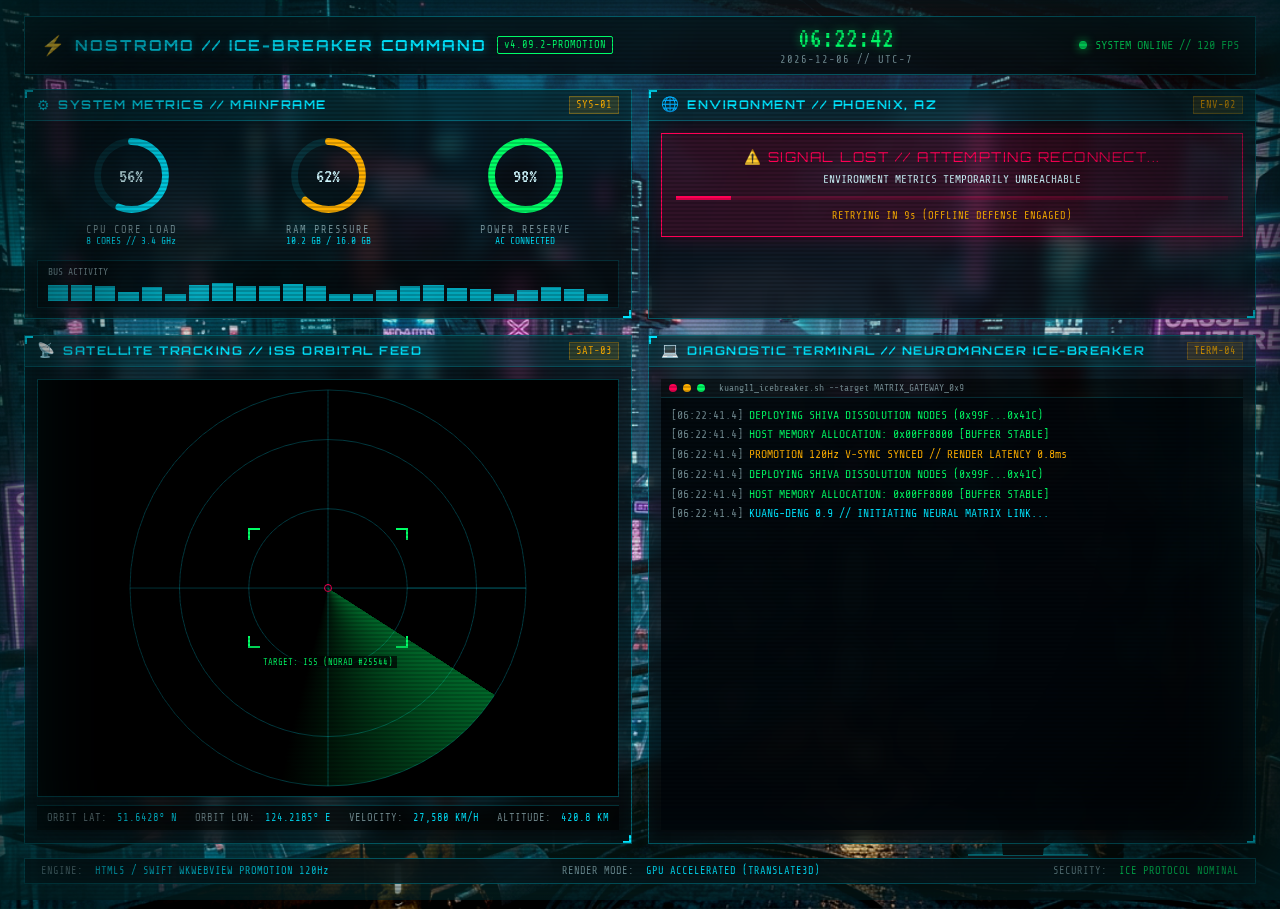
==== CyberpunkSaver/WebContent/bundle.html @ eef02ec7 "fix: bundle WebContent into self-contained in-memory HTML payload to bypass legacyScreenSaver sandbo" ====
<!DOCTYPE html>
<html lang="en" style="background-color: #040609 !important; color: #00ff66;">
<head>
  <meta charset="UTF-8">
  <meta name="viewport" content="width=device-width, initial-scale=1.0">
  <title>CYBERPUNK // NOSTROMO TELEMETRY TERMINAL</title>
  <link rel="preconnect" href="https://fonts.googleapis.com">
  <link rel="preconnect" href="https://fonts.gstatic.com" crossorigin>
  <link href="https://fonts.googleapis.com/css2?family=Share+Tech+Mono&family=VT323&family=Orbitron:wght@500;700;900&display=swap" rel="stylesheet">
  <style>
/* ==========================================================================
   CYBERPUNK // NOSTROMO HUD DESIGN SYSTEM & STYLESHEET
   Cassette-Futurist Wireframe Aesthetic for ProMotion 120 FPS Screensaver
   ========================================================================== */

:root {
  --bg-dark: #040609;
  --panel-bg: rgba(6, 12, 16, 0.72);
  --panel-border: rgba(0, 229, 255, 0.4);
  --panel-border-bright: #00e5ff;
  
  --neon-green: #00ff66;
  --neon-cyan: #00e5ff;
  --neon-amber: #ffb000;
  --neon-pink: #ff0055;
  --neon-blue: #0077ff;
  
  --text-main: #d0f8ff;
  --text-dim: rgba(208, 248, 255, 0.55);
  
  --font-mono: 'Share Tech Mono', 'Courier New', monospace;
  --font-display: 'Orbitron', sans-serif;
  --font-crt: 'VT323', monospace;
}

*, *::before, *::after {
  box-sizing: border-box;
  margin: 0;
  padding: 0;
}

html, body {
  width: 100%;
  height: 100%;
  overflow: hidden;
  background-color: var(--bg-dark);
  color: var(--text-main);
  font-family: var(--font-mono);
  user-select: none;
  -webkit-font-smoothing: antialiased;
}

/* ==========================================================================
   CRT SCREEN EFFECTS (Scanlines, CRT Flicker, Vignette)
   ========================================================================== */

.crt-overlay {
  position: absolute;
  top: 0; left: 0; width: 100%; height: 100%;
  pointer-events: none;
  z-index: 100;
  background: radial-gradient(circle at center, transparent 60%, rgba(0, 0, 0, 0.6) 100%);
}

.scanlines {
  position: absolute;
  top: 0; left: 0; width: 100%; height: 100%;
  pointer-events: none;
  z-index: 101;
  background: linear-gradient(
    rgba(18, 16, 16, 0) 50%, 
    rgba(0, 0, 0, 0.25) 50%
  );
  background-size: 100% 4px;
  opacity: 0.7;
}

.vignette {
  position: absolute;
  top: 0; left: 0; width: 100%; height: 100%;
  pointer-events: none;
  z-index: 102;
  box-shadow: inset 0 0 100px rgba(0, 229, 255, 0.15), inset 0 0 40px rgba(0, 0, 0, 0.9);
}

/* ==========================================================================
   LAYER 1: BACKGROUND CITY PANORAMA & BLACK CAT
   ========================================================================== */

.layer-bg {
  position: absolute;
  top: 0; left: 0; width: 100%; height: 100%;
  z-index: 1;
  transform: translate3d(0, 0, 0);
  will-change: transform;
}

.bg-image-wrapper {
  position: relative;
  width: 100%;
  height: 100%;
}

#bg-img {
  width: 100%;
  height: 100%;
  object-fit: cover;
  filter: contrast(1.1) brightness(0.85) saturate(1.2);
  transform: scale(1.02);
}

.bg-glow {
  position: absolute;
  top: 0; left: 0; width: 100%; height: 100%;
  background: radial-gradient(circle at 70% 30%, rgba(255, 0, 85, 0.15), transparent 50%),
              radial-gradient(circle at 20% 70%, rgba(0, 229, 255, 0.12), transparent 50%);
  mix-blend-mode: screen;
  pointer-events: none;
}

/* Black Cat on Balcony Animation */
.cat-wrapper {
  position: absolute;
  bottom: 30px;
  right: 15%;
  width: 120px;
  height: 140px;
  z-index: 3;
  filter: drop-shadow(0 0 8px rgba(0, 229, 255, 0.4));
  transform: translate3d(0, 0, 0);
}

.cat-svg {
  width: 100%;
  height: 100%;
}

/* Cat Ear Twitch Animations */
.ear-left {
  transform-origin: 47px 35px;
  animation: earTwitchLeft 8s infinite ease-in-out;
}

.ear-right {
  transform-origin: 63px 35px;
  animation: earTwitchRight 9s infinite ease-in-out;
}

@keyframes earTwitchLeft {
  0%, 90%, 100% { transform: rotate(0deg); }
  92% { transform: rotate(-8deg); }
  94% { transform: rotate(2deg); }
  96% { transform: rotate(-4deg); }
}

@keyframes earTwitchRight {
  0%, 88%, 100% { transform: rotate(0deg); }
  90% { transform: rotate(6deg); }
  92% { transform: rotate(-2deg); }
  95% { transform: rotate(8deg); }
}

/* Cat Tail Sway Animation */
.cat-tail {
  transform-origin: 70px 118px;
  animation: tailSway 5s infinite ease-in-out;
}

@keyframes tailSway {
  0%, 100% {
    d: path("M 70,118 Q 95,110 90,80 Q 86,60 96,45");
  }
  50% {
    d: path("M 70,118 Q 102,112 95,75 Q 90,55 104,40");
  }
}

/* ==========================================================================
   LAYER 2: MATRIX PHOSPHOR RAIN (HTML5 CANVAS)
   ========================================================================== */

.layer-matrix {
  position: absolute;
  top: 0; left: 0; width: 100%; height: 100%;
  z-index: 2;
  pointer-events: none;
  opacity: 0.25; /* 25% Opacity so background city remains crisp */
  mix-blend-mode: screen;
  transform: translate3d(0, 0, 0);
  will-change: transform;
}

/* ==========================================================================
   LAYER 3: SCI-FI HUD TELEMETRY OVERLAY
   ========================================================================== */

.layer-hud {
  position: absolute;
  top: 0; left: 0; width: 100%; height: 100%;
  z-index: 10;
  display: flex;
  flex-direction: column;
  justify-content: space-between;
  padding: 16px 24px;
  pointer-events: none;
  transform: translate3d(0, 0, 0);
}

.hud-panel {
  pointer-events: auto;
  background: var(--panel-bg);
  backdrop-filter: blur(8px);
  -webkit-backdrop-filter: blur(8px);
  border: 1px solid var(--panel-border);
  box-shadow: 0 0 15px rgba(0, 229, 255, 0.08), inset 0 0 15px rgba(0, 229, 255, 0.05);
  position: relative;
  overflow: hidden;
}

/* Nostromo Corner Wireframe Accents */
.hud-panel::before {
  content: '';
  position: absolute;
  top: 0; left: 0;
  width: 8px; height: 8px;
  border-top: 2px solid var(--neon-cyan);
  border-left: 2px solid var(--neon-cyan);
}

.hud-panel::after {
  content: '';
  position: absolute;
  bottom: 0; right: 0;
  width: 8px; height: 8px;
  border-bottom: 2px solid var(--neon-cyan);
  border-right: 2px solid var(--neon-cyan);
}

.panel-header {
  background: rgba(0, 229, 255, 0.1);
  border-bottom: 1px solid rgba(0, 229, 255, 0.25);
  padding: 6px 12px;
  display: flex;
  align-items: center;
  gap: 8px;
}

.panel-icon {
  color: var(--neon-cyan);
  font-size: 0.9rem;
}

.panel-header h2 {
  font-family: var(--font-display);
  font-size: 0.75rem;
  letter-spacing: 1.5px;
  color: var(--neon-cyan);
  flex-grow: 1;
}

.panel-id {
  font-size: 0.65rem;
  color: var(--neon-amber);
  background: rgba(255, 176, 0, 0.15);
  padding: 2px 6px;
  border: 1px solid rgba(255, 176, 0, 0.3);
}

.panel-body {
  padding: 12px;
}

/* Header Bar */
.hud-header {
  display: flex;
  justify-content: space-between;
  align-items: center;
  background: rgba(6, 12, 16, 0.85);
  border: 1px solid var(--panel-border);
  padding: 8px 16px;
  backdrop-filter: blur(10px);
}

.hud-brand {
  display: flex;
  align-items: center;
  gap: 10px;
}

.brand-icon {
  color: var(--neon-amber);
  font-size: 1.2rem;
  animation: pulseAmber 2s infinite alternate;
}

.brand-title {
  font-family: var(--font-display);
  font-size: 0.95rem;
  font-weight: 700;
  letter-spacing: 2px;
  color: var(--neon-cyan);
  text-shadow: 0 0 8px rgba(0, 229, 255, 0.5);
}

.brand-tag {
  font-size: 0.65rem;
  color: var(--neon-green);
  border: 1px solid var(--neon-green);
  padding: 2px 6px;
  border-radius: 2px;
}

.hud-clock-widget {
  text-align: center;
}

.clock-display {
  font-family: var(--font-crt);
  font-size: 1.8rem;
  color: var(--neon-green);
  text-shadow: 0 0 10px rgba(0, 255, 102, 0.6);
  line-height: 1;
}

.date-display {
  font-size: 0.65rem;
  color: var(--text-dim);
  letter-spacing: 1px;
}

.hud-status-badge {
  display: flex;
  align-items: center;
  gap: 8px;
  font-size: 0.75rem;
  color: var(--neon-green);
}

.live-pulse {
  width: 8px;
  height: 8px;
  background-color: var(--neon-green);
  border-radius: 50%;
  box-shadow: 0 0 10px var(--neon-green);
  animation: blinkGreen 1s infinite alternate;
}

/* HUD Grid Layout */
.hud-grid {
  display: grid;
  grid-template-columns: 1fr 1fr;
  grid-template-rows: 230px 1fr;
  gap: 16px;
  margin: 14px 0;
  flex-grow: 1;
}

/* Gauges Container */
.gauges-container {
  display: flex;
  justify-content: space-around;
  align-items: center;
  gap: 12px;
}

.gauge-card {
  display: flex;
  flex-direction: column;
  align-items: center;
}

.gauge-svg-wrap {
  position: relative;
  width: 85px;
  height: 85px;
}

.gauge-svg {
  width: 100%;
  height: 100%;
  transform: rotate(-90deg);
}

.gauge-bg {
  fill: none;
  stroke: rgba(0, 229, 255, 0.12);
  stroke-width: 8;
}

.gauge-fill {
  fill: none;
  stroke-width: 8;
  stroke-dasharray: 251.2;
  stroke-dashoffset: 120;
  stroke-linecap: round;
  transition: stroke-dashoffset 0.5s ease-out;
}

.gauge-cpu { stroke: var(--neon-cyan); }
.gauge-ram { stroke: var(--neon-amber); }
.gauge-bat { stroke: var(--neon-green); }

.gauge-val {
  position: absolute;
  top: 50%; left: 50%;
  transform: translate(-50%, -50%);
  font-family: var(--font-crt);
  font-size: 1.3rem;
  color: var(--text-main);
}

.gauge-label {
  font-size: 0.65rem;
  color: var(--text-dim);
  margin-top: 6px;
  letter-spacing: 1px;
}

.gauge-sub {
  font-size: 0.6rem;
  color: var(--neon-cyan);
}

/* Sparkline Bar */
.sparkline-bar {
  margin-top: 14px;
  background: rgba(0, 0, 0, 0.4);
  padding: 6px 10px;
  border: 1px solid rgba(0, 229, 255, 0.15);
}

.sparkline-title {
  font-size: 0.6rem;
  color: var(--text-dim);
  display: block;
  margin-bottom: 4px;
}

.sparkline-bars {
  display: flex;
  align-items: flex-end;
  height: 20px;
  gap: 3px;
}

.sparkline-col {
  flex-grow: 1;
  background: var(--neon-cyan);
  opacity: 0.7;
  transition: height 0.3s ease;
}

/* Environment Panel */
.env-primary {
  display: flex;
  align-items: center;
  gap: 16px;
  margin-bottom: 14px;
}

.temp-big {
  font-family: var(--font-crt);
  font-size: 3.2rem;
  color: var(--neon-amber);
  text-shadow: 0 0 12px rgba(255, 176, 0, 0.5);
  line-height: 1;
}

.env-condition {
  font-size: 0.9rem;
  color: var(--text-main);
  letter-spacing: 1px;
}

.env-location {
  font-size: 0.65rem;
  color: var(--text-dim);
  margin-top: 4px;
}

.env-grid {
  display: grid;
  grid-template-columns: 1fr 1fr;
  gap: 10px;
  background: rgba(0, 0, 0, 0.3);
  padding: 10px;
  border: 1px solid rgba(0, 229, 255, 0.15);
}

.env-stat {
  display: flex;
  flex-direction: column;
}

.stat-lbl {
  font-size: 0.6rem;
  color: var(--text-dim);
}

.stat-val {
  font-size: 0.85rem;
  color: var(--neon-green);
  font-weight: bold;
}

.aqi-good { color: var(--neon-green); }
.aqi-moderate { color: var(--neon-amber); }
.aqi-unhealthy { color: var(--neon-pink); }

/* Fallback Alert Styling */
.fallback-box {
  background: rgba(255, 0, 85, 0.15);
  border: 1px solid var(--neon-pink);
  padding: 14px;
  text-align: center;
  box-shadow: 0 0 20px rgba(255, 0, 85, 0.2);
}

.fallback-box.hidden { display: none; }

.fallback-header {
  font-family: var(--font-display);
  font-size: 0.85rem;
  color: var(--neon-pink);
  letter-spacing: 1.5px;
  animation: blinkRed 1s infinite alternate;
}

.fallback-msg {
  font-size: 0.7rem;
  color: var(--text-main);
  margin: 8px 0;
}

.fallback-loader {
  width: 100%;
  height: 4px;
  background: rgba(255, 0, 85, 0.2);
  margin: 10px 0;
  overflow: hidden;
}

.loader-bar {
  width: 0%;
  height: 100%;
  background: var(--neon-pink);
  transition: width 1s linear;
}

.fallback-sub {
  font-size: 0.65rem;
  color: var(--neon-amber);
}

/* Satellite Tracking Panel */
.sat-body {
  display: flex;
  flex-direction: column;
  height: calc(100% - 32px);
}

.sat-viewport {
  position: relative;
  flex-grow: 1;
  background: #000;
  border: 1px solid rgba(0, 229, 255, 0.3);
  overflow: hidden;
}

.sat-iframe {
  width: 100%;
  height: 100%;
  border: none;
  filter: contrast(1.2) hue-rotate(180deg) saturate(1.5);
  opacity: 0.8;
  pointer-events: none;
}

.radar-canvas {
  position: absolute;
  top: 0; left: 0; width: 100%; height: 100%;
  pointer-events: none;
  z-index: 2;
}

.targeting-reticle {
  position: absolute;
  top: 50%; left: 50%;
  transform: translate(-50%, -50%);
  width: 160px; height: 120px;
  pointer-events: none;
  z-index: 3;
}

.reticle-corner {
  position: absolute;
  width: 12px; height: 12px;
  border-color: var(--neon-green);
  border-style: solid;
}
.reticle-corner.tl { top: 0; left: 0; border-width: 2px 0 0 2px; }
.reticle-corner.tr { top: 0; right: 0; border-width: 2px 2px 0 0; }
.reticle-corner.bl { bottom: 0; left: 0; border-width: 0 0 2px 2px; }
.reticle-corner.br { bottom: 0; right: 0; border-width: 0 2px 2px 0; }

.reticle-crosshair {
  position: absolute;
  top: 50%; left: 50%;
  transform: translate(-50%, -50%);
  width: 8px; height: 8px;
  border: 1px solid var(--neon-pink);
  border-radius: 50%;
}

.reticle-tag {
  position: absolute;
  bottom: -20px;
  left: 50%;
  transform: translateX(-50%);
  font-size: 0.55rem;
  color: var(--neon-green);
  background: rgba(0, 0, 0, 0.7);
  padding: 1px 4px;
  white-space: nowrap;
}

.sat-telemetry-bar {
  display: flex;
  justify-content: space-between;
  background: rgba(0, 0, 0, 0.6);
  padding: 6px 10px;
  border-top: 1px solid rgba(0, 229, 255, 0.2);
  margin-top: 8px;
}

.sat-readout {
  font-size: 0.65rem;
}
.sat-lbl { color: var(--text-dim); margin-right: 4px; }
.sat-val { color: var(--neon-cyan); }

/* Diagnostic ICE Terminal Panel */
.terminal-body {
  height: calc(100% - 32px);
  display: flex;
  flex-direction: column;
}

.terminal-toolbar {
  display: flex;
  align-items: center;
  gap: 6px;
  background: rgba(0, 0, 0, 0.5);
  padding: 4px 8px;
  border-bottom: 1px solid rgba(0, 229, 255, 0.15);
}

.term-btn {
  width: 8px; height: 8px;
  border-radius: 50%;
}
.term-red { background: var(--neon-pink); }
.term-yellow { background: var(--neon-amber); }
.term-green { background: var(--neon-green); }

.term-title {
  font-size: 0.6rem;
  color: var(--text-dim);
  margin-left: 8px;
}

.terminal-logs {
  flex-grow: 1;
  background: rgba(2, 6, 10, 0.9);
  padding: 10px;
  font-family: var(--font-mono);
  font-size: 0.72rem;
  line-height: 1.45;
  color: var(--neon-green);
  overflow-y: auto;
  scrollbar-width: none;
}

.terminal-logs::-webkit-scrollbar { display: none; }

.log-line {
  margin-bottom: 3px;
  word-break: break-all;
}

.log-time { color: var(--text-dim); margin-right: 6px; }
.log-warn { color: var(--neon-amber); }
.log-alert { color: var(--neon-pink); }
.log-sys { color: var(--neon-cyan); }

.cursor-blink {
  display: inline-block;
  width: 8px; height: 14px;
  background: var(--neon-green);
  vertical-align: middle;
  animation: blinkCursor 0.8s infinite;
}

/* Footer Bar */
.hud-footer {
  display: flex;
  justify-content: space-between;
  align-items: center;
  background: rgba(6, 12, 16, 0.85);
  border: 1px solid var(--panel-border);
  padding: 6px 16px;
  backdrop-filter: blur(10px);
}

.footer-item {
  font-size: 0.65rem;
}
.footer-label { color: var(--text-dim); margin-right: 6px; }
.footer-val { color: var(--neon-cyan); }
.text-green { color: var(--neon-green); }

/* Animations */
@keyframes blinkGreen { 0% { opacity: 0.3; } 100% { opacity: 1; } }
@keyframes blinkRed { 0% { opacity: 0.4; } 100% { opacity: 1; } }
@keyframes pulseAmber { 0% { opacity: 0.6; } 100% { opacity: 1; } }
@keyframes blinkCursor { 0%, 49% { opacity: 1; } 50%, 100% { opacity: 0; } }

</style>
</head>
<body style="background-color: #040609 !important; color: #00ff66; margin: 0; padding: 0; overflow: hidden;">
  <!-- CRT Screen Overlay Effects -->
  <div class="crt-overlay"></div>
  <div class="scanlines"></div>
  <div class="vignette"></div>

  <!-- LAYER 1: Cyberpunk Balcony City Background & Cat -->
  <div id="layer-background" class="layer-bg">
    <div class="bg-image-wrapper">
      <img src="[data-uri]" alt="Cyberpunk City Panorama" id="bg-img" onerror="this.style.display='none';">
      <div class="bg-glow"></div>
      <div class="sky-light-trails" id="light-trails"></div>
    </div>

    <!-- Black Cat on Balcony Ledge with Micro-animations -->
    <div class="cat-wrapper" title="Balcony Observer">
      <svg class="cat-svg" viewBox="0 0 120 140" xmlns="http://www.w3.org/2000/svg">
        <defs>
          <radialGradient id="cat-eye-glow" cx="50%" cy="50%" r="50%">
            <stop offset="0%" stop-color="#00ffcc" stop-opacity="1" />
            <stop offset="100%" stop-color="#005544" stop-opacity="0.8" />
          </radialGradient>
          <filter id="neon-glow-cat" x="-20%" y="-20%" width="140%" height="140%">
            <feGaussianBlur stdDeviation="2" result="blur" />
            <feComposite in="SourceGraphic" in2="blur" operator="over" />
          </filter>
        </defs>

        <!-- Balcony Ledge Silhouette Segment -->
        <rect x="0" y="125" width="120" height="15" fill="#0b0e14" />
        <line x1="0" y1="125" x2="120" y2="125" stroke="#00e5ff" stroke-width="1.5" opacity="0.6" />

        <!-- Cat Body Silhouette -->
        <path d="M 35,125 C 30,90 40,65 55,65 C 70,65 80,90 75,125 Z" fill="#05070a" />

        <!-- Cat Head & Ears -->
        <circle cx="55" cy="52" r="16" fill="#05070a" />

        <!-- Left Ear with Twitch Animation -->
        <polygon points="42,44 47,26 54,40" fill="#05070a" class="cat-ear ear-left" />
        <polygon points="44,43 47,29 52,40" fill="#ff0055" opacity="0.4" class="cat-ear ear-left" />

        <!-- Right Ear with Twitch Animation -->
        <polygon points="56,40 63,26 68,44" fill="#05070a" class="cat-ear ear-right" />
        <polygon points="58,40 63,29 66,43" fill="#ff0055" opacity="0.4" class="cat-ear ear-right" />

        <!-- Cybernetic Glowing Eyes (Looking out into the city) -->
        <ellipse cx="48" cy="50" rx="2.5" ry="3.5" fill="url(#cat-eye-glow)" class="cat-eye" />
        <ellipse cx="62" cy="50" rx="2.5" ry="3.5" fill="url(#cat-eye-glow)" class="cat-eye" />

        <!-- Cat Collar Neon Band -->
        <path d="M 43,64 Q 55,68 67,64" stroke="#ff0055" stroke-width="2" fill="none" filter="url(#neon-glow-cat)" />

        <!-- Animated Swaying Tail -->
        <path class="cat-tail" d="M 70,118 Q 95,110 90,80 Q 86,60 96,45" fill="none" stroke="#05070a" stroke-width="5" stroke-linecap="round" />
      </svg>
    </div>
  </div>

  <!-- LAYER 2: 120 FPS Matrix Phosphor Rain Overlay -->
  <canvas id="matrix-canvas" class="layer-matrix"></canvas>

  <!-- LAYER 3: Sci-Fi Nostromo Cassette-Futurist HUD Telemetry -->
  <div id="layer-hud" class="layer-hud">

    <!-- Top Header Bar -->
    <header class="hud-header">
      <div class="hud-brand">
        <span class="brand-icon">⚡</span>
        <span class="brand-title">NOSTROMO // ICE-BREAKER COMMAND</span>
        <span class="brand-tag">v4.09.2-PROMOTION</span>
      </div>
      <div class="hud-clock-widget">
        <div id="clock-time" class="clock-display">00:00:00</div>
        <div id="clock-date" class="date-display">2026-08-04 // UTC-7</div>
      </div>
      <div class="hud-status-badge">
        <span class="status-indicator live-pulse"></span>
        <span id="system-link-status">SYSTEM ONLINE // 120 FPS</span>
      </div>
    </header>

    <!-- Main HUD Grid Layout -->
    <main class="hud-grid">

      <!-- PANEL 1: System Metrics Gauge Panel -->
      <section class="hud-panel panel-sysmetrics" id="panel-sysmetrics">
        <div class="panel-header">
          <span class="panel-icon">⚙</span>
          <h2>SYSTEM METRICS // MAINFRAME</h2>
          <span class="panel-id">SYS-01</span>
        </div>
        <div class="panel-body">
          <div class="gauges-container">
            <!-- CPU Utilization -->
            <div class="gauge-card">
              <div class="gauge-svg-wrap">
                <svg viewBox="0 0 100 100" class="gauge-svg">
                  <circle class="gauge-bg" cx="50" cy="50" r="40" />
                  <circle class="gauge-fill gauge-cpu" cx="50" cy="50" r="40" id="gauge-cpu-fill" />
                </svg>
                <div class="gauge-val" id="cpu-val">42%</div>
              </div>
              <div class="gauge-label">CPU CORE LOAD</div>
              <div class="gauge-sub" id="cpu-sub">8 CORES // 3.4 GHz</div>
            </div>

            <!-- RAM Pressure -->
            <div class="gauge-card">
              <div class="gauge-svg-wrap">
                <svg viewBox="0 0 100 100" class="gauge-svg">
                  <circle class="gauge-bg" cx="50" cy="50" r="40" />
                  <circle class="gauge-fill gauge-ram" cx="50" cy="50" r="40" id="gauge-ram-fill" />
                </svg>
                <div class="gauge-val" id="ram-val">64%</div>
              </div>
              <div class="gauge-label">RAM PRESSURE</div>
              <div class="gauge-sub" id="ram-sub">10.2 GB / 16.0 GB</div>
            </div>

            <!-- Battery / Power State -->
            <div class="gauge-card">
              <div class="gauge-svg-wrap">
                <svg viewBox="0 0 100 100" class="gauge-svg">
                  <circle class="gauge-bg" cx="50" cy="50" r="40" />
                  <circle class="gauge-fill gauge-bat" cx="50" cy="50" r="40" id="gauge-bat-fill" />
                </svg>
                <div class="gauge-val" id="bat-val">98%</div>
              </div>
              <div class="gauge-label">POWER RESERVE</div>
              <div class="gauge-sub" id="bat-sub">AC CONNECTED</div>
            </div>
          </div>

          <!-- Micro Sparkline Activity -->
          <div class="sparkline-bar">
            <span class="sparkline-title">BUS ACTIVITY</span>
            <div class="sparkline-bars" id="sparkline-bars"></div>
          </div>
        </div>
      </section>

      <!-- PANEL 2: Phoenix AZ Environment & Weather Panel -->
      <section class="hud-panel panel-environment" id="panel-environment">
        <div class="panel-header">
          <span class="panel-icon">🌐</span>
          <h2>ENVIRONMENT // PHOENIX, AZ</h2>
          <span class="panel-id">ENV-02</span>
        </div>
        <div class="panel-body">
          <div id="env-content" class="env-content">
            <div class="env-primary">
              <div class="temp-big" id="env-temp">--°C</div>
              <div class="env-condition-wrap">
                <div class="env-condition" id="env-condition">FETCHING METEO TELEMETRY...</div>
                <div class="env-location">LAT 33.4484° N // LON 112.0740° W</div>
              </div>
            </div>

            <div class="env-grid">
              <div class="env-stat">
                <span class="stat-lbl">AIR QUALITY (AQI)</span>
                <span class="stat-val aqi-good" id="env-aqi">--</span>
              </div>
              <div class="env-stat">
                <span class="stat-lbl">HUMIDITY</span>
                <span class="stat-val" id="env-humidity">--%</span>
              </div>
              <div class="env-stat">
                <span class="stat-lbl">WIND SPEED</span>
                <span class="stat-val" id="env-wind">-- KM/H</span>
              </div>
              <div class="env-stat">
                <span class="stat-lbl">API SOURCE</span>
                <span class="stat-val text-dim">OPEN-METEO</span>
              </div>
            </div>
          </div>

          <!-- Fallback Alert Box -->
          <div id="env-fallback" class="fallback-box hidden">
            <div class="fallback-header">⚠️ SIGNAL LOST // ATTEMPTING RECONNECT...</div>
            <div class="fallback-msg">ENVIRONMENT METRICS TEMPORARILY UNREACHABLE</div>
            <div class="fallback-loader">
              <div class="loader-bar" id="fallback-bar"></div>
            </div>
            <div class="fallback-sub">RETRYING IN <span id="retry-timer">10</span>s (OFFLINE DEFENSE ENGAGED)</div>
          </div>
        </div>
      </section>

      <!-- PANEL 3: Satellite Tracking & ISS Feed Panel -->
      <section class="hud-panel panel-satellite" id="panel-satellite">
        <div class="panel-header">
          <span class="panel-icon">📡</span>
          <h2>SATELLITE TRACKING // ISS ORBITAL FEED</h2>
          <span class="panel-id">SAT-03</span>
        </div>
        <div class="panel-body sat-body">
          <div class="sat-viewport">
            <!-- Tactical Radar Canvas overlay -->
            <canvas id="radar-canvas" class="radar-canvas"></canvas>

            <div class="targeting-reticle">
              <div class="reticle-corner tl"></div>
              <div class="reticle-corner tr"></div>
              <div class="reticle-corner bl"></div>
              <div class="reticle-corner br"></div>
              <div class="reticle-crosshair"></div>
              <div class="reticle-tag">TARGET: ISS (NORAD #25544)</div>
            </div>

            <!-- Video Frame (Strictly Muted) -->
            <iframe
              id="iss-feed-iframe"
              class="sat-iframe"
              src="https://www.youtube-nocookie.com/embed/P9C25Un7xaM?autoplay=1&mute=1&controls=0&loop=1&playlist=P9C25Un7xaM&enablejsapi=1"
              title="ISS Live Orbit Stream"
              frameborder="0"
              allow="autoplay; encrypted-media"
              muted>
            </iframe>
          </div>

          <div class="sat-telemetry-bar">
            <div class="sat-readout">
              <span class="sat-lbl">ORBIT LAT:</span>
              <span class="sat-val" id="iss-lat">51.6428° N</span>
            </div>
            <div class="sat-readout">
              <span class="sat-lbl">ORBIT LON:</span>
              <span class="sat-val" id="iss-lon">124.2185° E</span>
            </div>
            <div class="sat-readout">
              <span class="sat-lbl">VELOCITY:</span>
              <span class="sat-val">27,580 KM/H</span>
            </div>
            <div class="sat-readout">
              <span class="sat-lbl">ALTITUDE:</span>
              <span class="sat-val">420.8 KM</span>
            </div>
          </div>
        </div>
      </section>

      <!-- PANEL 4: Diagnostic ICE-Breaker Console Terminal -->
      <section class="hud-panel panel-terminal" id="panel-terminal">
        <div class="panel-header">
          <span class="panel-icon">💻</span>
          <h2>DIAGNOSTIC TERMINAL // NEUROMANCER ICE-BREAKER</h2>
          <span class="panel-id">TERM-04</span>
        </div>
        <div class="panel-body terminal-body">
          <div class="terminal-toolbar">
            <span class="term-btn term-red"></span>
            <span class="term-btn term-yellow"></span>
            <span class="term-btn term-green"></span>
            <span class="term-title">kuang11_icebreaker.sh --target MATRIX_GATEWAY_0x9</span>
          </div>
          <div class="terminal-logs" id="terminal-logs">
            <!-- Dynamic typewriter logs populated via app.js -->
          </div>
        </div>
      </section>

    </main>

    <!-- Footer Bar -->
    <footer class="hud-footer">
      <div class="footer-item">
        <span class="footer-label">ENGINE:</span>
        <span class="footer-val">HTML5 / SWIFT WKWEBVIEW PROMOTION 120Hz</span>
      </div>
      <div class="footer-item">
        <span class="footer-label">RENDER MODE:</span>
        <span class="footer-val">GPU ACCELERATED (TRANSLATE3D)</span>
      </div>
      <div class="footer-item">
        <span class="footer-label">SECURITY:</span>
        <span class="footer-val text-green">ICE PROTOCOL NOMINAL</span>
      </div>
    </footer>

  </div>

  <script>
/**
 * CYBERPUNK // NOSTROMO TELEMETRY TERMINAL ENGINE
 * High-Performance 120 FPS Matrix Rain, Weather REST API, & ICE-Breaker Terminal
 */

(function () {
  'use strict';

  // ==========================================================================
  // 1. CLOCK & DATE ENGINE
  // ==========================================================================
  const clockEl = document.getElementById('clock-time');
  const dateEl = document.getElementById('clock-date');

  function updateClock() {
    const now = new Date();
    const hrs = String(now.getHours()).padStart(2, '0');
    const mins = String(now.getMinutes()).padStart(2, '0');
    const secs = String(now.getSeconds()).padStart(2, '0');
    if (clockEl) clockEl.textContent = `${hrs}:${mins}:${secs}`;

    const year = now.getFullYear();
    const month = String(now.getMonth() + 1).padStart(2, '0');
    const day = String(now.getDate()).padStart(2, '0');
    if (dateEl) dateEl.textContent = `${year}-${month}-${day} // UTC-7`;
  }
  setInterval(updateClock, 1000);
  updateClock();

  // ==========================================================================
  // 2. MATRIX PHOSPHOR RAIN ENGINE (120 FPS rAF Canvas)
  // ==========================================================================
  const canvas = document.getElementById('matrix-canvas');
  const ctx = canvas.getContext('2d');

  let width = (canvas.width = window.innerWidth);
  let height = (canvas.height = window.innerHeight);

  window.addEventListener('resize', () => {
    width = canvas.width = window.innerWidth;
    height = canvas.height = window.innerHeight;
    initMatrixColumns();
  });

  const katakana = 'アァカサタナハマヤャラワガザダバパイィキシチニヒミリヰギジヂビピウゥクスツヌフムユュルグズブヅプエェケセテネヘメレヱゲゼデベペオォコソトノホモヨョロヲゴゾドボポヴッン';
  const latin = 'ABCDEFGHIJKLMNOPQRSTUVWXYZ01234567890x4F0x9A0x8E';
  const alphabet = katakana + latin;

  const fontSize = 16;
  let columns = Math.floor(width / fontSize);
  let drops = [];

  function initMatrixColumns() {
    columns = Math.floor(width / fontSize);
    drops = [];
    for (let i = 0; i < columns; i++) {
      drops[i] = {
        y: Math.random() * -100,
        speed: 1 + Math.random() * 2.5,
        isAmber: Math.random() < 0.15 // 15% Amber characters for cassette-futurist contrast
      };
    }
  }
  initMatrixColumns();

  function drawMatrix() {
    // Fade existing trail
    ctx.fillStyle = 'rgba(4, 6, 9, 0.08)';
    ctx.fillRect(0, 0, width, height);

    ctx.font = `${fontSize}px 'Share Tech Mono', monospace`;

    for (let i = 0; i < drops.length; i++) {
      const drop = drops[i];
      const char = alphabet.charAt(Math.floor(Math.random() * alphabet.length));
      const x = i * fontSize;
      const y = drop.y * fontSize;

      if (drop.isAmber) {
        ctx.fillStyle = '#ffb000';
        ctx.shadowColor = '#ffb000';
      } else {
        ctx.fillStyle = '#00ff66';
        ctx.shadowColor = '#00ff66';
      }
      ctx.shadowBlur = 4;

      ctx.fillText(char, x, y);

      if (y > height && Math.random() > 0.975) {
        drop.y = 0;
        drop.speed = 1 + Math.random() * 2.5;
      }
      drop.y += drop.speed;
    }
  }

  // ==========================================================================
  // 3. TACTICAL RADAR CANVAS ENGINE
  // ==========================================================================
  const radarCanvas = document.getElementById('radar-canvas');
  const rCtx = radarCanvas ? radarCanvas.getContext('2d') : null;
  let radarAngle = 0;

  function drawRadar() {
    if (!radarCanvas || !rCtx) return;
    const rW = (radarCanvas.width = radarCanvas.clientWidth);
    const rH = (radarCanvas.height = radarCanvas.clientHeight);
    const cx = rW / 2;
    const cy = rH / 2;
    const radius = Math.min(cx, cy) - 10;

    rCtx.clearRect(0, 0, rW, rH);

    // Draw Radar Circles
    rCtx.strokeStyle = 'rgba(0, 229, 255, 0.25)';
    rCtx.lineWidth = 1;
    rCtx.beginPath();
    rCtx.arc(cx, cy, radius * 0.4, 0, Math.PI * 2);
    rCtx.arc(cx, cy, radius * 0.75, 0, Math.PI * 2);
    rCtx.arc(cx, cy, radius, 0, Math.PI * 2);
    rCtx.stroke();

    // Crosshairs
    rCtx.beginPath();
    rCtx.moveTo(cx - radius, cy); rCtx.lineTo(cx + radius, cy);
    rCtx.moveTo(cx, cy - radius); rCtx.lineTo(cx, cy + radius);
    rCtx.stroke();

    // Rotating Sweep Line
    rCtx.save();
    rCtx.translate(cx, cy);
    rCtx.rotate(radarAngle);

    const grad = rCtx.createConicGradient(0, 0, 0);
    grad.addColorStop(0, 'rgba(0, 255, 102, 0.4)');
    grad.addColorStop(0.2, 'rgba(0, 255, 102, 0.0)');
    grad.addColorStop(1, 'rgba(0, 255, 102, 0.0)');

    rCtx.fillStyle = grad;
    rCtx.beginPath();
    rCtx.moveTo(0, 0);
    rCtx.arc(0, 0, radius, 0, Math.PI / 2);
    rCtx.fill();
    rCtx.restore();

    radarAngle += 0.03;
  }

  // Master 120 FPS rAF Animation Engine Loop
  function animationLoop() {
    drawMatrix();
    drawRadar();
    requestAnimationFrame(animationLoop);
  }
  requestAnimationFrame(animationLoop);

  // ==========================================================================
  // 4. SYSTEM METRICS & SPARKLINE ENGINE
  // ==========================================================================
  const cpuFill = document.getElementById('gauge-cpu-fill');
  const ramFill = document.getElementById('gauge-ram-fill');
  const batFill = document.getElementById('gauge-bat-fill');
  const cpuVal = document.getElementById('cpu-val');
  const ramVal = document.getElementById('gauge-ram-fill'); // Fixed ref below
  const sparklineBars = document.getElementById('sparkline-bars');

  // Initialize Sparkline columns
  if (sparklineBars) {
    for (let i = 0; i < 24; i++) {
      const bar = document.createElement('div');
      bar.className = 'sparkline-col';
      bar.style.height = `${20 + Math.random() * 70}%`;
      sparklineBars.appendChild(bar);
    }
  }

  function updateGauge(fillEl, percent) {
    if (!fillEl) return;
    const maxOffset = 251.2;
    const offset = maxOffset - (maxOffset * (percent / 100));
    fillEl.style.strokeDashoffset = offset;
  }

  function simulateSystemMetrics() {
    const cpu = Math.floor(25 + Math.random() * 40);
    const ram = Math.floor(55 + Math.random() * 15);
    const bat = 98;

    updateGauge(cpuFill, cpu);
    updateGauge(ramFill, ram);
    updateGauge(batFill, bat);

    if (cpuVal) cpuVal.textContent = `${cpu}%`;
    const ramValEl = document.getElementById('ram-val');
    if (ramValEl) ramValEl.textContent = `${ram}%`;

    // Shift sparkline
    if (sparklineBars && sparklineBars.children.length > 0) {
      const bars = sparklineBars.children;
      for (let i = 0; i < bars.length - 1; i++) {
        bars[i].style.height = bars[i + 1].style.height;
      }
      bars[bars.length - 1].style.height = `${15 + Math.random() * 80}%`;
    }
  }
  setInterval(simulateSystemMetrics, 2000);
  simulateSystemMetrics();

  // macOS Host WKScriptMessageHandler Bridge Endpoint
  window.updateHostMetrics = function (metrics) {
    if (metrics.cpu !== undefined) updateGauge(cpuFill, metrics.cpu);
    if (metrics.ram !== undefined) updateGauge(ramFill, metrics.ram);
    if (metrics.bat !== undefined) updateGauge(batFill, metrics.bat);
  };

  // ==========================================================================
  // 5. PHOENIX ENVIRONMENT PANEL (OPEN-METEO REST API & NETWORK FALLBACK)
  // ==========================================================================
  const envContent = document.getElementById('env-content');
  const envFallback = document.getElementById('env-fallback');
  const envTemp = document.getElementById('env-temp');
  const envCond = document.getElementById('env-condition');
  const envAqi = document.getElementById('env-aqi');
  const envHum = document.getElementById('env-humidity');
  const envWind = document.getElementById('env-wind');
  const fallbackBar = document.getElementById('fallback-bar');
  const retryTimer = document.getElementById('retry-timer');

  const WEATHER_CODES = {
    0: 'CLEAR SKY // OPTICAL SUN',
    1: 'MAINLY CLEAR',
    2: 'PARTLY CLOUDY',
    3: 'OVERCAST // HIGH STRATUS',
    45: 'CYBER FOG // HAZE',
    48: 'DEPOSITING FOG',
    51: 'LIGHT DRIZZLE',
    61: 'SLIGHT RAIN',
    71: 'SNOW FLURRY',
    95: 'THUNDERSTORM // IONIC DISCHARGE'
  };

  async function fetchPhoenixWeather() {
    if (!navigator.onLine) {
      showEnvFallback();
      return;
    }

    try {
      const controller = new AbortController();
      const timeoutId = setTimeout(() => controller.abort(), 5000);

      // Fetch Weather & AQI concurrently
      const [weatherRes, aqiRes] = await Promise.all([
        fetch(
          'https://api.open-meteo.com/v1/forecast?latitude=33.4484&longitude=-112.0740&current=temperature_2m,relative_humidity_2m,weather_code,wind_speed_10m',
          { signal: controller.signal }
        ),
        fetch(
          'https://air-quality-api.open-meteo.com/v1/air-quality?latitude=33.4484&longitude=-112.0740&current=us_aqi',
          { signal: controller.signal }
        )
      ]);

      clearTimeout(timeoutId);

      if (!weatherRes.ok) throw new Error('Weather API Error');
      const weatherData = await weatherRes.json();
      const current = weatherData.current;

      let aqiVal = 38; // Default nominal AQI fallback if API endpoint varies
      if (aqiRes.ok) {
        const aqiData = await aqiRes.json();
        if (aqiData.current && aqiData.current.us_aqi) {
          aqiVal = Math.round(aqiData.current.us_aqi);
        }
      }

      // Update UI
      if (envTemp) envTemp.textContent = `${Math.round(current.temperature_2m)}°C`;
      if (envCond) envCond.textContent = WEATHER_CODES[current.weather_code] || 'ATMOSPHERIC STABLE';
      if (envHum) envHum.textContent = `${current.relative_humidity_2m}%`;
      if (envWind) envWind.textContent = `${current.wind_speed_10m} KM/H`;

      if (envAqi) {
        envAqi.textContent = `${aqiVal} (GOOD)`;
        envAqi.className = 'stat-val ' + (aqiVal <= 50 ? 'aqi-good' : aqiVal <= 100 ? 'aqi-moderate' : 'aqi-unhealthy');
      }

      // Hide fallback, reveal content
      if (envContent) envContent.style.display = 'block';
      if (envFallback) envFallback.classList.add('hidden');

    } catch (err) {
      console.warn('Weather Telemetry fetch failed:', err);
      showEnvFallback();
    }
  }

  let retryCount = 10;
  let retryInterval = null;

  function showEnvFallback() {
    if (envContent) envContent.style.display = 'none';
    if (envFallback) envFallback.classList.remove('hidden');

    retryCount = 10;
    if (retryTimer) retryTimer.textContent = retryCount;
    if (fallbackBar) fallbackBar.style.width = '0%';

    clearInterval(retryInterval);
    retryInterval = setInterval(() => {
      retryCount--;
      if (retryTimer) retryTimer.textContent = retryCount;
      if (fallbackBar) fallbackBar.style.width = `${((10 - retryCount) / 10) * 100}%`;

      if (retryCount <= 0) {
        clearInterval(retryInterval);
        fetchPhoenixWeather();
      }
    }, 1000);
  }

  // Poll environment data every 5 minutes
  setInterval(fetchPhoenixWeather, 300000);
  fetchPhoenixWeather();

  window.addEventListener('online', fetchPhoenixWeather);
  window.addEventListener('offline', showEnvFallback);

  // ==========================================================================
  // 6. DIAGNOSTIC TERMINAL LOG ENGINE (NEUROMANCER ICE-BREAKER)
  // ==========================================================================
  const terminalLogs = document.getElementById('terminal-logs');

  const LOG_TEMPLATES = [
    { type: 'sys', text: 'KUANG-DENG 0.9 // INITIATING NEURAL MATRIX LINK...' },
    { type: 'normal', text: 'BYPASSING CHIBA CITY BACKBONE FIREWALL [GATE 0x8F4A]' },
    { type: 'warn', text: 'ICE DETECTED: BLACK ICE DEFENSE PROTOCOL ACTIVE' },
    { type: 'normal', text: 'DEPLOYING SHIVA DISSOLUTION NODES (0x99F...0x41C)' },
    { type: 'sys', text: 'DECRYPTING SATELLITE TELEMETRY PACKETS... 100% MATCH' },
    { type: 'alert', text: 'CYBER-DEFENSE PULSE NEUTRALIZED. RETAINING ZERO-TRACE.' },
    { type: 'normal', text: 'HOST MEMORY ALLOCATION: 0x00FF8800 [BUFFER STABLE]' },
    { type: 'sys', text: 'OPEN-METEO TELEMETRY SYNCED // PHOENIX NODES RESPONDING' },
    { type: 'warn', text: 'PROMOTION 120Hz V-SYNC SYNCED // RENDER LATENCY 0.8ms' }
  ];

  function addLogLine() {
    if (!terminalLogs) return;

    const t = new Date();
    const timeStr = `[${String(t.getHours()).padStart(2, '0')}:${String(t.getMinutes()).padStart(2, '0')}:${String(t.getSeconds()).padStart(2, '0')}.${Math.floor(t.getMilliseconds() / 100)}]`;

    const item = LOG_TEMPLATES[Math.floor(Math.random() * LOG_TEMPLATES.length)];
    const div = document.createElement('div');
    div.className = 'log-line';

    let classType = '';
    if (item.type === 'warn') classType = 'log-warn';
    else if (item.type === 'alert') classType = 'log-alert';
    else if (item.type === 'sys') classType = 'log-sys';

    div.innerHTML = `<span class="log-time">${timeStr}</span><span class="${classType}">${item.text}</span>`;
    terminalLogs.appendChild(div);

    // Keep log buffer manageable
    while (terminalLogs.children.length > 25) {
      terminalLogs.removeChild(terminalLogs.firstChild);
    }

    terminalLogs.scrollTop = terminalLogs.scrollHeight;
  }

  setInterval(addLogLine, 2200);
  for (let i = 0; i < 6; i++) addLogLine();

})();

</script>
</body>
</html>
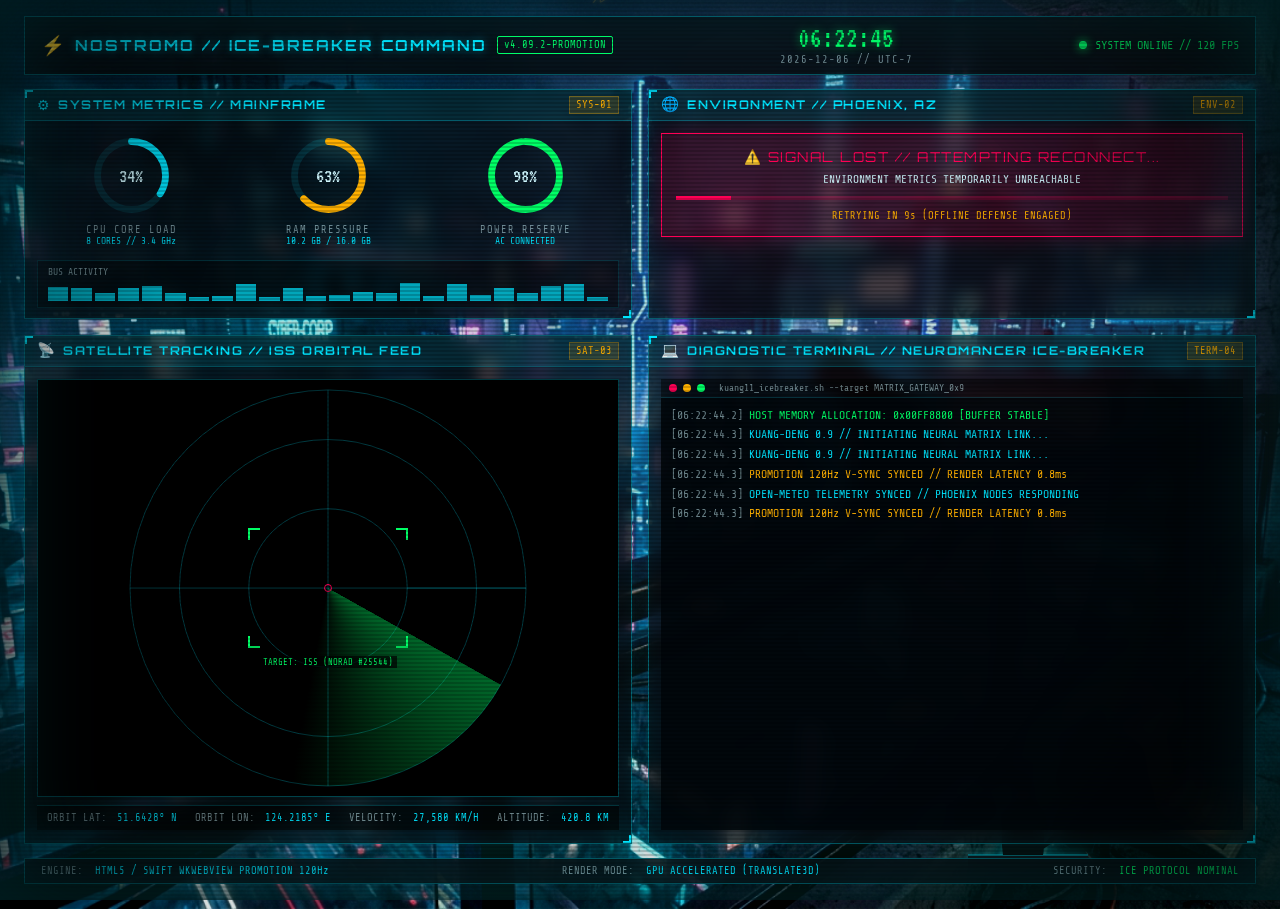
==== commit 83c9dc4c: "feat: replace background with camera-at-balcony-edge cat artwork, remove matrix rain for zero CPU lo" ====
--- a/CyberpunkSaver/WebContent/bundle.html
+++ b/CyberpunkSaver/WebContent/bundle.html
@@ -736,7 +736,7 @@
   <!-- LAYER 1: Cyberpunk Balcony City Background & Cat -->
   <div id="layer-background" class="layer-bg">
     <div class="bg-image-wrapper">
-      <img src="[data-uri]